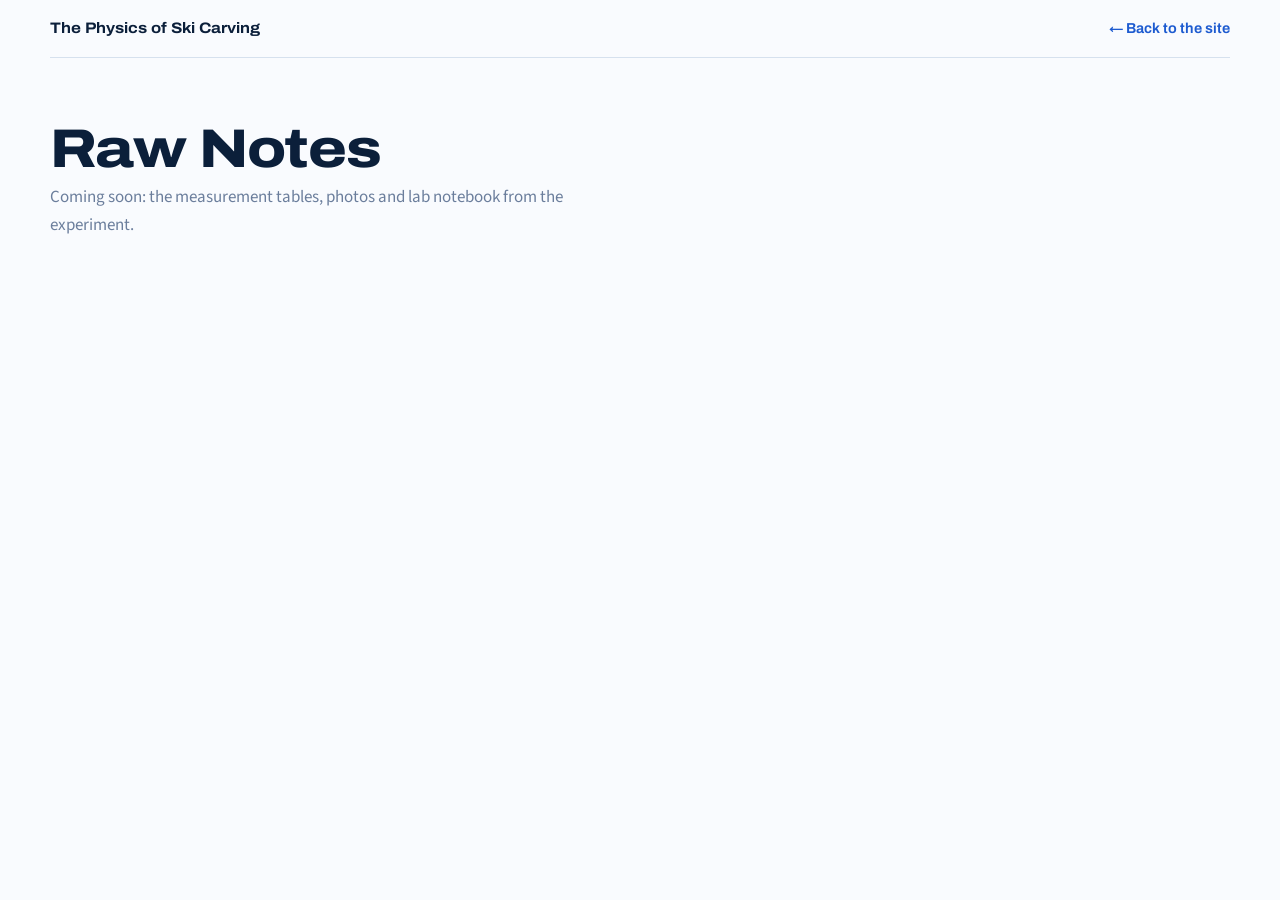
==== raw-notes.html @ 8e8919b9 "Add files via upload" ====
<!doctype html>
<html lang="en">
<head>
<meta charset="utf-8">
<meta name="viewport" content="width=device-width, initial-scale=1, viewport-fit=cover">
<title>Raw Notes · The Physics of Ski Carving</title>
<link rel="preconnect" href="https://fonts.googleapis.com">
<link rel="preconnect" href="https://fonts.gstatic.com" crossorigin>
<link rel="stylesheet" href="https://fonts.googleapis.com/css2?family=Archivo:wdth,wght@62..125,400..800&family=Source+Sans+3:wght@400;600&display=swap">
<style>
:root{
  --bg:#F9FBFE; --surface:#FFFFFF; --ink:#0B1F3A; --ink-2:#3B4E6C; --muted:#6B7E9C; --line:#D6E1EE; --accent:#1D5BD0; --accent-soft:#DCE7FA;
  --f-display:"Archivo","Helvetica Neue",Arial,sans-serif;
  --f-body:"Source Sans 3","Segoe UI",Roboto,"Helvetica Neue",Arial,sans-serif;
  color-scheme:light;
}
@media (prefers-color-scheme: dark){
  :root:not([data-theme="light"]){ --bg:#07122A; --surface:#0C1B36; --ink:#EAF1FB; --ink-2:#B3C4DC; --muted:#8398B6; --line:#22395C; --accent:#6EA4FF; --accent-soft:#17315C; color-scheme:dark; }
}
:root[data-theme="dark"]{ --bg:#07122A; --surface:#0C1B36; --ink:#EAF1FB; --ink-2:#B3C4DC; --muted:#8398B6; --line:#22395C; --accent:#6EA4FF; --accent-soft:#17315C; color-scheme:dark; }
*{box-sizing:border-box}
html,body{margin:0}
body{min-height:100vh;background:var(--bg);color:var(--ink);font-family:var(--f-body);font-size:1.0625rem;line-height:1.6;padding-inline:clamp(16px,4vw,44px);padding-block:env(safe-area-inset-top,0px) env(safe-area-inset-bottom,0px)}
.bar{max-width:1180px;margin:0 auto;height:58px;display:flex;align-items:center;justify-content:space-between;gap:16px;border-bottom:1px solid var(--line)}
.bar a{font-family:var(--f-display);font-weight:650;font-size:.9rem;color:var(--accent);text-decoration:none}
.bar .name{font-family:var(--f-display);font-weight:700;font-stretch:110%;font-size:.95rem;color:var(--ink)}
main{max-width:1180px;margin:0 auto;padding-block:64px}
h1{margin:0 0 8px;font-family:var(--f-display);font-weight:800;font-stretch:115%;font-size:clamp(2rem,5vw,3.4rem);line-height:1;letter-spacing:-.02em}
p{margin:0;color:var(--muted);max-width:34rem}
a:focus-visible{outline:2px solid var(--accent);outline-offset:3px;border-radius:6px}
</style>
</head>
<body>
<div class="bar">
  <span class="name">The Physics of Ski Carving</span>
  <a href="index.html" onclick="if(history.length>1){history.back();return false;}">← Back to the site</a>
</div>
<main>
  <h1>Raw Notes</h1>
  <p>Coming soon: the measurement tables, photos and lab notebook from the experiment.</p>
</main>
</body>
</html>
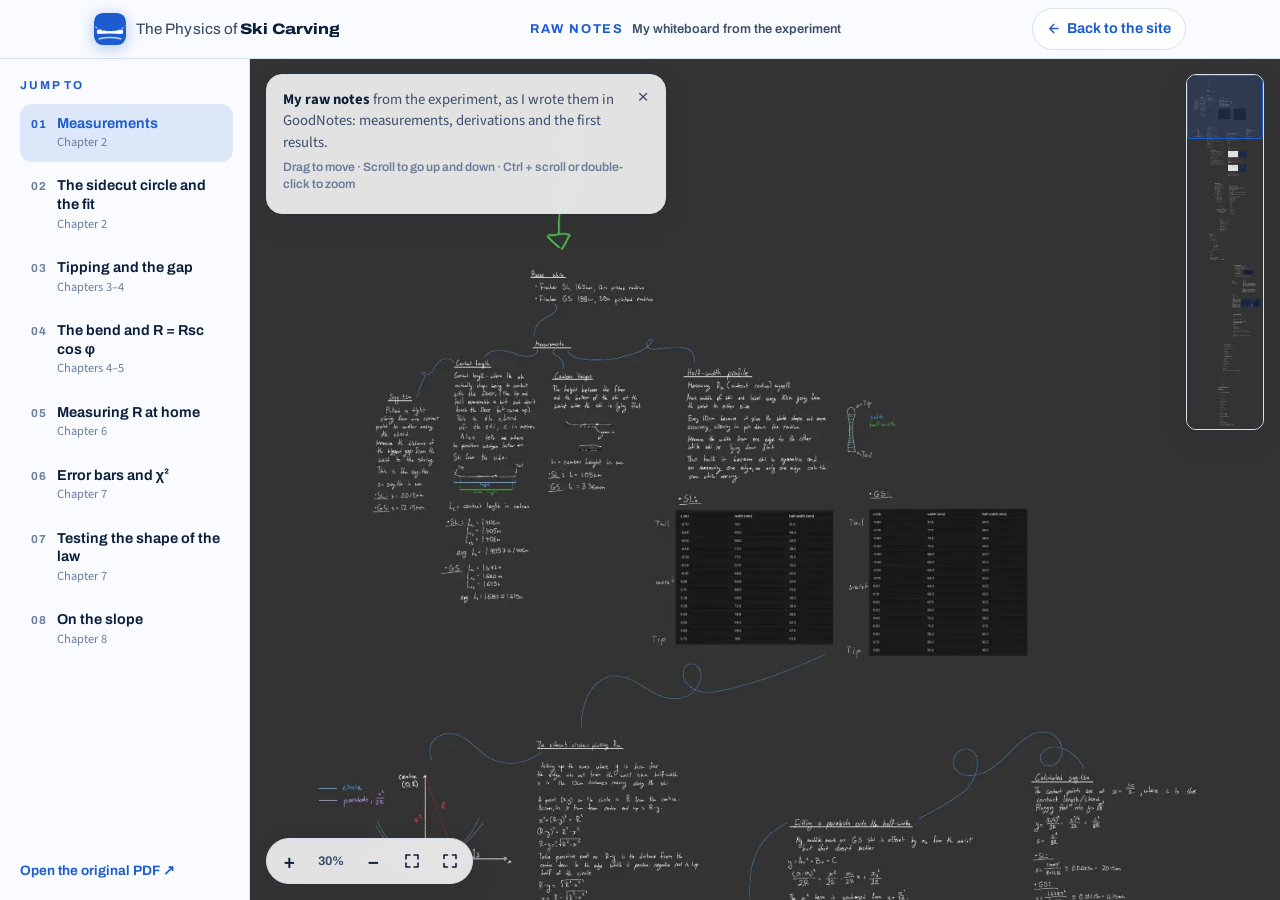
==== commit 755ccc30: "Raw Notes viewer, chapter 4 diagram and camber, plainer chapters 5-8 - Raw Notes: Vlad's whiteboard " ====
--- a/raw-notes.html
+++ b/raw-notes.html
@@ -4,40 +4,66 @@
 <meta charset="utf-8">
 <meta name="viewport" content="width=device-width, initial-scale=1, viewport-fit=cover">
 <title>Raw Notes · The Physics of Ski Carving</title>
+<meta name="description" content="Vladislav Zalevskiy's handwritten working notes from the ski carving experiment: a zoomable whiteboard.">
+<meta name="author" content="Vladislav Zalevskiy">
 <link rel="preconnect" href="https://fonts.googleapis.com">
 <link rel="preconnect" href="https://fonts.gstatic.com" crossorigin>
-<link rel="stylesheet" href="https://fonts.googleapis.com/css2?family=Archivo:wdth,wght@62..125,400..800&family=Source+Sans+3:wght@400;600&display=swap">
-<style>
-:root{
-  --bg:#F9FBFE; --surface:#FFFFFF; --ink:#0B1F3A; --ink-2:#3B4E6C; --muted:#6B7E9C; --line:#D6E1EE; --accent:#1D5BD0; --accent-soft:#DCE7FA;
-  --f-display:"Archivo","Helvetica Neue",Arial,sans-serif;
-  --f-body:"Source Sans 3","Segoe UI",Roboto,"Helvetica Neue",Arial,sans-serif;
-  color-scheme:light;
-}
-@media (prefers-color-scheme: dark){
-  :root:not([data-theme="light"]){ --bg:#07122A; --surface:#0C1B36; --ink:#EAF1FB; --ink-2:#B3C4DC; --muted:#8398B6; --line:#22395C; --accent:#6EA4FF; --accent-soft:#17315C; color-scheme:dark; }
-}
-:root[data-theme="dark"]{ --bg:#07122A; --surface:#0C1B36; --ink:#EAF1FB; --ink-2:#B3C4DC; --muted:#8398B6; --line:#22395C; --accent:#6EA4FF; --accent-soft:#17315C; color-scheme:dark; }
-*{box-sizing:border-box}
-html,body{margin:0}
-body{min-height:100vh;background:var(--bg);color:var(--ink);font-family:var(--f-body);font-size:1.0625rem;line-height:1.6;padding-inline:clamp(16px,4vw,44px);padding-block:env(safe-area-inset-top,0px) env(safe-area-inset-bottom,0px)}
-.bar{max-width:1180px;margin:0 auto;height:58px;display:flex;align-items:center;justify-content:space-between;gap:16px;border-bottom:1px solid var(--line)}
-.bar a{font-family:var(--f-display);font-weight:650;font-size:.9rem;color:var(--accent);text-decoration:none}
-.bar .name{font-family:var(--f-display);font-weight:700;font-stretch:110%;font-size:.95rem;color:var(--ink)}
-main{max-width:1180px;margin:0 auto;padding-block:64px}
-h1{margin:0 0 8px;font-family:var(--f-display);font-weight:800;font-stretch:115%;font-size:clamp(2rem,5vw,3.4rem);line-height:1;letter-spacing:-.02em}
-p{margin:0;color:var(--muted);max-width:34rem}
-a:focus-visible{outline:2px solid var(--accent);outline-offset:3px;border-radius:6px}
-</style>
+<link rel="stylesheet" href="https://fonts.googleapis.com/css2?family=Archivo:wdth,wght@62..125,400..800&family=Source+Sans+3:ital,wght@0,400;0,600;0,700;1,400&family=STIX+Two+Text:ital,wght@0,400;0,600;1,400;1,600&display=swap">
+<link rel="stylesheet" href="styles.css">
 </head>
-<body>
-<div class="bar">
-  <span class="name">The Physics of Ski Carving</span>
-  <a href="index.html" onclick="if(history.length>1){history.back();return false;}">← Back to the site</a>
-</div>
-<main>
-  <h1>Raw Notes</h1>
-  <p>Coming soon: the measurement tables, photos and lab notebook from the experiment.</p>
+<body class="notes-page">
+<header class="nav scrolled" id="nav">
+  <div class="nav-in">
+    <a class="brand" href="index.html" aria-label="The Physics of Ski Carving, back to the main page">
+      <svg class="mark" viewBox="0 0 36 36" aria-hidden="true" focusable="false">
+        <defs><clipPath id="markClip"><rect width="36" height="36" rx="10"/></clipPath></defs>
+        <rect class="mark-bg" width="36" height="36" rx="10"/>
+        <g clip-path="url(#markClip)">
+          <circle class="mark-circle" cx="18" cy="-6" r="27"/>
+          <g class="mark-ski"><path class="mark-skishape" d="M4 18.5 Q18 22.5 32 18.5 Q33.5 21 32 23.5 Q18 22.5 4 23.5 Q2.5 21 4 18.5 Z"/></g>
+          <path class="mark-trk" d="M6 29 Q18 26 30 29"/>
+        </g>
+      </svg>
+      <span class="name"><span class="pre">The Physics of </span><span class="main">Ski Carving</span></span>
+    </a>
+    <span class="now show"><span class="now-in"><b>RAW NOTES</b>My whiteboard from the experiment</span></span>
+    <a class="rawlink" href="index.html"><svg viewBox="0 0 16 16" aria-hidden="true" focusable="false"><path d="M9.5 3.5 5 8l4.5 4.5 M5.5 8H14"/></svg><span>Back to the site</span></a>
+  </div>
+</header>
+
+<main class="nv-app">
+  <nav class="nv-toc" aria-label="Parts of the whiteboard">
+    <p class="nv-toc-h">Jump to</p>
+    <ol id="nv-toc"></ol>
+    <a class="nv-pdf" href="notes/raw-notes.pdf" target="_blank" rel="noopener">Open the original PDF <span aria-hidden="true">↗</span></a>
+  </nav>
+
+  <div class="nv-stage">
+    <div class="nv" id="nv" tabindex="0" role="region" aria-roledescription="zoomable whiteboard" aria-label="My handwritten notes. Drag or use the arrow keys to move, pinch or use plus and minus to zoom.">
+      <div class="nv-world" id="nv-world"></div>
+    </div>
+
+    <div class="nv-intro" id="nv-intro">
+      <p><strong>My raw notes</strong> from the experiment, as I wrote them in GoodNotes: measurements, derivations and the first results.</p>
+      <p class="nv-hint"><span class="nv-hint-mouse">Drag to move · Scroll to go up and down · Ctrl&nbsp;+&nbsp;scroll or double-click to zoom</span><span class="nv-hint-touch">Drag to move · Pinch or double-tap to zoom</span></p>
+      <button type="button" class="nv-x" id="nv-intro-x" aria-label="Hide this note">×</button>
+    </div>
+
+    <div class="nv-tools" role="toolbar" aria-label="Zoom">
+      <button type="button" id="nv-in" aria-label="Zoom in">+</button>
+      <output id="nv-zoom" aria-live="off">100%</output>
+      <button type="button" id="nv-out" aria-label="Zoom out">−</button>
+      <button type="button" id="nv-fit" aria-label="Show the whole width" title="Whole width"><svg viewBox="0 0 16 16" aria-hidden="true"><path d="M2 6V2h4 M10 2h4v4 M14 10v4h-4 M6 14H2v-4"/></svg></button>
+      <button type="button" id="nv-full" aria-label="Full screen" title="Full screen" hidden><svg viewBox="0 0 16 16" aria-hidden="true"><path d="M5.5 2H2v3.5 M10.5 2H14v3.5 M14 10.5V14h-3.5 M2 10.5V14h3.5"/></svg></button>
+    </div>
+
+    <div class="nv-mini" id="nv-mini" aria-hidden="true">
+      <img src="notes/overview.webp" alt="" draggable="false">
+      <div class="nv-mini-view" id="nv-mini-view"></div>
+    </div>
+  </div>
 </main>
+
+<script src="notes.js"></script>
 </body>
 </html>
--- a/styles.css
+++ b/styles.css
@@ -0,0 +1,431 @@
+/* The Physics of Ski Carving - styles. Design tokens first; every colour has a dark-mode value. */
+:root{
+  /* Layout: full-screen chapters; the text column and the figure panel swap sides each chapter;
+     figures sit on ice-blue "snow" panels; a dot rail on the right tracks where you are. */
+  --bg:#F9FBFE;
+  --surface:#FFFFFF;
+  --snow:#EDF3FB;
+  --ink:#0B1F3A;
+  --ink-2:#3B4E6C;
+  --muted:#6B7E9C;
+  --line:#D6E1EE;
+  --accent:#1D5BD0;
+  --accent-ink:#FFFFFF;
+  --accent-soft:#DCE7FA;
+  --ski:#143C88;
+  --sl:#2a78d6;
+  --gs:#eb6834;
+  --warn:#d03b3b;
+  --track:#A7C2E8;
+  /* "where" list tags */
+  --tag-meas:#16663A; --tag-meas-bg:#DFF3E7;
+  --tag-fit:#5A3AA6; --tag-fit-bg:#ECE5FB;
+  --tag-calc:#1A4FB5; --tag-calc-bg:#DCE7FA;
+  --shadow:0 1px 2px rgba(11,31,58,.05),0 10px 30px rgba(11,31,58,.07);
+  --f-display:"Archivo","Helvetica Neue",Arial,sans-serif;
+  --f-body:"Source Sans 3","Segoe UI",Roboto,"Helvetica Neue",Arial,sans-serif;
+  --f-math:"STIX Two Text","Cambria Math","Times New Roman",Times,serif;
+  --nav-h:58px;
+  --maxw:1180px;
+  --gutter:clamp(16px,4vw,44px);
+  --ease:cubic-bezier(.16,1,.3,1);
+}
+@media (prefers-color-scheme: dark){
+  :root:not([data-theme="light"]){
+    --bg:#0B1832; --surface:#10213F; --snow:#14294B; --ink:#EAF1FB; --ink-2:#B3C4DC; --muted:#8398B6;
+    --line:#284062; --accent:#6EA4FF; --accent-ink:#06122A; --accent-soft:#1A3663; --ski:#3A66B8;
+    --sl:#3987e5; --gs:#d95926; --warn:#e66767; --track:#2C568F;
+    --tag-meas:#8BDDAD; --tag-meas-bg:#15392B;
+    --tag-fit:#C7B6FF; --tag-fit-bg:#2C2553;
+    --tag-calc:#A3C5FF; --tag-calc-bg:#1A3663;
+    --shadow:0 1px 2px rgba(0,0,0,.35),0 10px 30px rgba(0,0,0,.28);
+    color-scheme:dark;
+  }
+}
+:root[data-theme="dark"]{
+  --bg:#0B1832; --surface:#10213F; --snow:#14294B; --ink:#EAF1FB; --ink-2:#B3C4DC; --muted:#8398B6;
+  --line:#284062; --accent:#6EA4FF; --accent-ink:#06122A; --accent-soft:#1A3663; --ski:#3A66B8;
+  --sl:#3987e5; --gs:#d95926; --warn:#e66767; --track:#2C568F;
+  --tag-meas:#8BDDAD; --tag-meas-bg:#15392B;
+  --tag-fit:#C7B6FF; --tag-fit-bg:#2C2553;
+  --tag-calc:#A3C5FF; --tag-calc-bg:#1A3663;
+  --shadow:0 1px 2px rgba(0,0,0,.35),0 10px 30px rgba(0,0,0,.28);
+  color-scheme:dark;
+}
+
+*{box-sizing:border-box}
+html{scroll-behavior:smooth;scroll-padding-top:var(--nav-h)}
+@media (prefers-reduced-motion: reduce){html{scroll-behavior:auto}}
+body{background:var(--bg);color:var(--ink);font-family:var(--f-body);font-size:1.0625rem;line-height:1.62;-webkit-font-smoothing:antialiased;text-rendering:optimizeLegibility}
+a{color:var(--accent)}
+a:focus-visible,button:focus-visible,input:focus-visible{outline:2px solid var(--accent);outline-offset:3px;border-radius:6px}
+h1,h2,h3{text-wrap:balance}
+sub,sup{line-height:0}
+
+/* ---------- Top bar ---------- */
+.nav{position:fixed;top:0;left:0;right:0;z-index:50;padding-top:env(safe-area-inset-top,0px);
+  background:var(--bg);background:color-mix(in srgb,var(--bg) 84%,transparent);
+  -webkit-backdrop-filter:saturate(1.4) blur(12px);backdrop-filter:saturate(1.4) blur(12px);
+  border-bottom:1px solid transparent;transition:border-color .3s}
+.nav.scrolled{border-bottom-color:var(--line)}
+.nav-in{height:var(--nav-h);max-width:var(--maxw);margin:0 auto;padding-inline:var(--gutter);display:flex;align-items:center;justify-content:space-between;gap:16px}
+.brand{display:flex;align-items:center;gap:10px;min-width:0;text-decoration:none;color:var(--ink);font-family:var(--f-display);font-weight:700;font-stretch:110%;font-size:.95rem;letter-spacing:.005em}
+.brand .name{white-space:nowrap;overflow:hidden;text-overflow:ellipsis}
+.brand .pre{font-weight:450;font-stretch:100%;color:var(--ink-2)}
+.brand .main{font-weight:800;font-stretch:118%;letter-spacing:-.01em}
+/* The mark: a ski seen from above, cut from a big (dashed) circle, over its carved track.
+   On hover the ski "tips": seen from above it gets narrower by cos φ, and the circle turns. */
+.mark{flex:none;display:block;width:32px;height:32px;filter:drop-shadow(0 3px 8px color-mix(in srgb,var(--accent) 35%,transparent));transition:transform .55s cubic-bezier(.34,1.56,.64,1)}
+.mark-bg{fill:var(--accent)}
+.mark-circle{fill:none;stroke:var(--accent-ink);stroke-width:1.3;stroke-dasharray:2.6 2.6;opacity:.6;transform-box:view-box;transform-origin:18px -6px;transition:transform 1.4s var(--ease)}
+.mark-skishape{fill:var(--accent-ink)}
+.mark-ski{transform-box:view-box;transform-origin:18px 21px;transition:transform .6s cubic-bezier(.34,1.56,.64,1)}
+.mark-trk{fill:none;stroke:var(--accent-ink);stroke-width:1.8;stroke-linecap:round;opacity:.75}
+.brand:hover .mark,.brand:focus-visible .mark{transform:translateY(-1px) rotate(-8deg)}
+.brand:hover .mark-ski,.brand:focus-visible .mark-ski{transform:scaleY(.55)}
+.brand:hover .mark-circle,.brand:focus-visible .mark-circle{transform:rotate(36deg)}
+.brand .main{background:linear-gradient(var(--accent),var(--accent)) left bottom/0 2px no-repeat;padding-bottom:2px;transition:background-size .45s var(--ease)}
+.brand:hover .main,.brand:focus-visible .main{background-size:100% 2px}
+@media (max-width:400px){.brand .pre{display:none}}
+@media (prefers-reduced-motion: reduce){.mark,.mark-ski,.mark-circle,.brand .main{transition:none}}
+
+/* The chapter you are reading, shown in the middle of the top bar on wide screens. */
+.now{flex:1;min-width:0;display:flex;justify-content:center;align-items:center;overflow:hidden;height:34px;font:600 .8rem/1 var(--f-display);color:var(--ink-2);white-space:nowrap;opacity:0;transition:opacity .35s}
+.now.show{opacity:1}
+.now-in{display:inline-flex;align-items:center;gap:9px;max-width:100%;overflow:hidden;text-overflow:ellipsis}
+.now-in b{font-weight:700;color:var(--accent);letter-spacing:.12em}
+@media (max-width:900px){.now{display:none}}
+
+/* Raw Notes: fills with the accent colour from the left, lifts and shows an arrow on hover. */
+.rawlink{position:relative;isolation:isolate;overflow:hidden;flex:none;display:inline-flex;align-items:center;gap:7px;font-family:var(--f-display);font-weight:650;font-size:.9rem;color:var(--accent);text-decoration:none;padding:8px 14px 8px 12px;border:1px solid var(--line);border-radius:999px;background:var(--surface);transition:color .3s,border-color .3s,transform .4s cubic-bezier(.34,1.56,.64,1),box-shadow .4s var(--ease)}
+.rawlink::before{content:"";position:absolute;inset:0;z-index:-1;background:var(--accent);transform:scaleX(0);transform-origin:left center;transition:transform .45s var(--ease)}
+.rawlink svg{width:15px;height:15px;flex:none;fill:none;stroke:currentColor;stroke-width:1.4;stroke-linecap:round;stroke-linejoin:round;transition:transform .45s cubic-bezier(.34,1.56,.64,1)}
+.rawlink .arr{display:inline-block;max-width:0;opacity:0;transform:translateX(-6px);transition:max-width .35s var(--ease),opacity .25s,transform .35s var(--ease)}
+.rawlink:hover,.rawlink:focus-visible{color:var(--accent-ink);border-color:var(--accent);transform:translateY(-2px);box-shadow:0 8px 22px color-mix(in srgb,var(--accent) 38%,transparent)}
+.rawlink:hover::before,.rawlink:focus-visible::before{transform:scaleX(1)}
+.rawlink:hover svg,.rawlink:focus-visible svg{transform:rotate(-10deg) scale(1.08)}
+.rawlink:hover .arr,.rawlink:focus-visible .arr{max-width:1.2em;opacity:1;transform:none}
+.rawlink:active{transform:translateY(0) scale(.97)}
+@media (prefers-reduced-motion: reduce){.rawlink,.rawlink::before,.rawlink svg,.rawlink .arr{transition:color .2s,opacity .2s}}
+.progress{position:absolute;left:0;bottom:-1px;height:2px;width:100%;background:var(--accent);transform-origin:0 50%;transform:scaleX(0)}
+
+/* ---------- Side rail ---------- */
+/* Each link is a 21px hit area with the dot drawn by ::before, so the dot can pop out
+   (with a little overshoot) without scaling its label; its neighbours swell slightly too. */
+.rail{position:fixed;right:14px;top:50%;transform:translateY(-50%);z-index:40;display:flex;flex-direction:column}
+.rail a{display:grid;place-items:center;width:21px;height:21px;position:relative;text-decoration:none}
+.rail a::before{content:"";width:9px;height:9px;border-radius:50%;background:var(--line);transition:transform .45s cubic-bezier(.34,1.56,.64,1),background-color .25s,box-shadow .35s var(--ease)}
+.rail a.on::before{background:var(--accent);transform:scale(1.4)}
+.rail a:not(.on):has(+ a:hover)::before,.rail a:hover + a:not(.on)::before{transform:scale(1.3);background:var(--muted)}
+.rail a:hover::before,.rail a:focus-visible::before{background:var(--accent);transform:scale(1.9);box-shadow:0 0 0 3px var(--accent-soft)}
+.rail a:focus-visible{outline:none}
+.rail a span{position:absolute;right:28px;top:50%;transform:translate(8px,-50%) scale(.96);transform-origin:right center;white-space:nowrap;font:600 .74rem/1 var(--f-display);color:var(--ink-2);background:var(--surface);border:1px solid var(--line);padding:6px 9px;border-radius:8px;box-shadow:var(--shadow);opacity:0;pointer-events:none;transition:opacity .2s,transform .35s var(--ease)}
+.rail a:hover span,.rail a:focus-visible span{opacity:1;transform:translate(0,-50%)}
+@media (prefers-reduced-motion: reduce){.rail a::before,.rail a span{transition:opacity .2s,background-color .2s}}
+@media (max-width:1180px){.rail{display:none}}
+
+/* ---------- Hero ---------- */
+.hero{position:relative;min-height:100svh;display:grid;align-items:center;padding-inline:var(--gutter);padding-block:calc(var(--nav-h) + 40px) 96px;overflow:hidden;
+  background:linear-gradient(180deg,var(--bg) 0%,var(--bg) 35%,var(--snow) 100%)}
+.hero-tracks{position:absolute;inset:0;width:100%;height:100%;z-index:0;pointer-events:none}
+.hero-tracks polyline{fill:none;stroke:var(--track);stroke-width:1.6;stroke-linecap:round;stroke-linejoin:round}
+.hero-in{position:relative;z-index:1;max-width:var(--maxw);margin:0 auto;width:100%;display:grid;gap:22px;justify-items:start}
+.hero h1{margin:0;font-family:var(--f-display);font-weight:800;font-stretch:118%;font-size:clamp(2.6rem,7.4vw,6rem);line-height:.94;letter-spacing:-.025em;color:var(--ink);max-width:14ch}
+.hero .sub{margin:0;font-size:clamp(1.12rem,1.9vw,1.45rem);line-height:1.42;color:var(--ink-2);max-width:34rem}
+.hero .credit{margin:0;font-family:var(--f-display);font-size:.86rem;letter-spacing:.01em;color:var(--muted);max-width:34rem}
+.tldr{margin-top:10px;max-width:38rem;background:var(--surface);border:1px solid var(--line);border-radius:18px;padding:20px 22px 22px;box-shadow:var(--shadow)}
+.tldr h2{margin:0 0 8px;font:700 .74rem/1 var(--f-display);letter-spacing:.14em;text-transform:uppercase;color:var(--accent)}
+.tldr p{margin:0 0 16px;color:var(--ink);font-size:1.02rem}
+.jump{display:inline-flex;align-items:center;gap:8px;font-family:var(--f-display);font-weight:650;font-size:.95rem;color:var(--accent-ink);background:var(--accent);padding:11px 18px;border-radius:999px;text-decoration:none;transition:transform .2s var(--ease)}
+.jump:hover{transform:translateX(3px)}
+.scrollcue{position:absolute;left:50%;bottom:22px;transform:translateX(-50%);z-index:1;display:grid;justify-items:center;gap:8px;text-decoration:none;color:var(--muted);font:600 .7rem/1 var(--f-display);letter-spacing:.16em;text-transform:uppercase}
+.scrollcue i{display:block;width:1px;height:34px;background:linear-gradient(var(--muted),transparent);animation:cue 2.2s var(--ease) infinite}
+@keyframes cue{0%{transform:scaleY(0);transform-origin:top}45%{transform:scaleY(1);transform-origin:top}55%{transform:scaleY(1);transform-origin:bottom}100%{transform:scaleY(0);transform-origin:bottom}}
+@media (prefers-reduced-motion: reduce){.scrollcue i{animation:none}}
+
+/* ---------- Chapters ---------- */
+main{padding-inline:var(--gutter)}
+.chapter{min-height:100svh;display:grid;align-items:center;padding-block:calc(var(--nav-h) + 36px) 64px;border-top:1px solid var(--line)}
+.ch-in{max-width:var(--maxw);margin:0 auto;width:100%;display:grid;grid-template-columns:minmax(0,.9fr) minmax(0,1.1fr);column-gap:clamp(28px,5vw,68px);row-gap:0;align-items:start}
+.chapter.flip .ch-text{order:2}
+.chapter.flip .ch-fig{order:1}
+.ch-text{min-width:0;align-self:center}
+.ch-num{margin:0;display:flex;align-items:center;gap:12px;font:700 .78rem/1 var(--f-display);letter-spacing:.16em;color:var(--accent)}
+.ch-num::after{content:"";width:44px;height:1px;background:currentColor;opacity:.5}
+.ch-text h2{margin:.6rem 0 1rem;font-family:var(--f-display);font-weight:760;font-stretch:108%;font-size:clamp(1.75rem,3.3vw,2.7rem);line-height:1.06;letter-spacing:-.012em;color:var(--ink)}
+.ch-text > p{margin:0 0 1rem;max-width:34rem;color:var(--ink-2)}
+.ch-text strong{color:var(--ink);font-weight:700}
+.ch-fig{min-width:0;margin:0;align-self:start}
+@media (min-width:941px){.chapter.flip .ch-in{grid-template-columns:minmax(0,1.1fr) minmax(0,.9fr)}.ch-fig{position:sticky;top:calc(var(--nav-h) + env(safe-area-inset-top,0px) + 16px)}}
+/* app.js moves each "Go deeper" panel out of the text column into its own full-width row,
+   so long explanations use the whole width (and any diagram sits beside them) instead of
+   running down one narrow column. On phones it stays straight under the text. */
+.ch-in > .deeper{grid-column:1/-1;order:3}
+@media (min-width:941px){
+  .ch-in > .deeper .deeper-body{max-width:none;padding-top:30px;display:grid;grid-template-columns:minmax(0,44rem) minmax(0,1fr);column-gap:clamp(28px,4vw,56px);align-items:start}
+  .ch-in > .deeper .deeper-body > *{grid-column:1}
+  .ch-in > .deeper .deeper-body:not(:has(.deeper-fig)){grid-template-columns:minmax(0,50rem)}
+  .ch-in > .deeper .deeper-body > .deeper-fig{grid-column:2;grid-row:1 / span 80;margin:0;position:sticky;top:calc(var(--nav-h) + 16px)}
+  .ch-in:has(> .deeper.open) > .ch-fig{position:relative;top:auto}
+  .ch-in > .deeper .deeper-in{border-top:1px solid transparent;transition:border-color .4s}
+  .ch-in > .deeper.open .deeper-in{border-top-color:var(--line);margin-top:24px}
+}
+@media (max-width:940px){
+  .ch-in > .deeper{order:1}
+  .ch-fig{order:2;margin-top:28px}
+  .ch-in{grid-template-columns:minmax(0,1fr)}
+  .chapter.flip .ch-text{order:0}
+  .chapter.flip .ch-fig{order:2}
+  .chapter{min-height:0;padding-block:calc(var(--nav-h) + 24px) 56px}
+}
+
+/* "Go deeper" drop-down */
+.more-btn{display:inline-flex;align-items:center;gap:10px;margin-top:.2rem;font-family:var(--f-display);font-weight:650;font-size:.9rem;color:var(--accent);background:var(--surface);border:1px solid var(--line);border-radius:999px;padding:9px 15px;cursor:pointer;transition:border-color .2s}
+.more-btn:hover{border-color:var(--accent)}
+.more-btn .chev{width:8px;height:8px;border-right:2px solid currentColor;border-bottom:2px solid currentColor;transform:translateY(-2px) rotate(45deg);transition:transform .35s var(--ease)}
+.more-btn[aria-expanded="true"] .chev{transform:translateY(2px) rotate(-135deg)}
+/* Opening eases in and out (app.js scales the duration to the content's height and keeps
+   the button still on screen); the text fades in slightly after the panel starts to open. */
+.deeper{display:grid;grid-template-rows:0fr;transition:grid-template-rows .6s cubic-bezier(.45,0,.2,1)}
+.deeper.open{grid-template-rows:1fr}
+.deeper-in{overflow:hidden;min-height:0}
+.deeper-body{padding:18px 0 6px;max-width:36rem;color:var(--ink-2);font-size:1rem;opacity:0;transform:translateY(-8px);transition:opacity .25s ease,transform .45s var(--ease)}
+.deeper.open .deeper-body{opacity:1;transform:none;transition:opacity .45s ease .1s,transform .6s var(--ease) .05s}
+.deeper-body p{margin:0 0 .85rem}
+.deeper-body ol{margin:0 0 .85rem;padding-left:1.3rem}
+.deeper-body li{margin:0 0 .4rem}
+@media (prefers-reduced-motion: reduce){.deeper,.deeper-body,.deeper.open .deeper-body{transition:none;transform:none}}
+
+/* A diagram inside a "Go deeper" panel (only seen once the panel is open). */
+.deeper-fig{margin:.4rem 0 1.2rem;padding:clamp(10px,1.6vw,16px)}
+.deeper-fig figcaption{margin-top:8px}
+
+/* Numbered steps for derivations: a numbered dot per step, joined by a thin line. */
+.deeper-body .steps{list-style:none;counter-reset:step;margin:0 0 1rem;padding:0}
+.deeper-body .steps>li{counter-increment:step;position:relative;margin:0;padding:0 0 .8rem 2.25rem}
+.deeper-body .steps>li::before{content:counter(step);position:absolute;left:0;top:.12em;width:1.5rem;height:1.5rem;border-radius:50%;display:grid;place-items:center;font:700 .72rem/1 var(--f-display);color:var(--accent);background:var(--accent-soft)}
+.deeper-body .steps>li::after{content:"";position:absolute;left:calc(.75rem - 1px);top:1.85rem;bottom:.25rem;width:2px;border-radius:2px;background:var(--line)}
+.deeper-body .steps>li:last-child{padding-bottom:.2rem}
+.deeper-body .steps>li:last-child::after{display:none}
+
+/* "where" list: one row per symbol under a display equation. */
+.where{display:grid;grid-template-columns:auto minmax(0,1fr);column-gap:12px;row-gap:7px;margin:-.4rem 0 1.15rem;padding:9px 0 4px 14px;border-left:2px solid var(--line);font-size:.875rem;line-height:1.45;color:var(--ink-2)}
+.where::before{content:"where";grid-column:1/-1;font:italic .95rem/1.2 var(--f-math);color:var(--ink-2)}
+.where>div{display:contents}
+.where dt{margin:0;font-family:var(--f-math);font-size:1.02rem;line-height:1.3;color:var(--ink);white-space:nowrap}
+.where dt .m{font-size:1em}
+.where dd{margin:0;min-width:0}
+.where .how{display:block;margin-top:1px;font-size:.95em;color:var(--ink-2);opacity:.9}
+.where .from dt{align-self:baseline;font:600 .64rem/1.3 var(--f-display);letter-spacing:.08em;text-transform:uppercase;color:var(--ink-2)}
+.where .from dd{font-style:italic}
+.where .from dd .m{font-style:normal}
+.ch-text > .where{max-width:34rem}
+.tag{display:inline-block;vertical-align:1px;margin-left:5px;padding:3px 7px;border-radius:999px;font:650 .64rem/1 var(--f-display);letter-spacing:.04em;white-space:nowrap;border:1px solid transparent}
+.tag.meas{color:var(--tag-meas);background:var(--tag-meas-bg)}
+.tag.fit{color:var(--tag-fit);background:var(--tag-fit-bg)}
+.tag.calc{color:var(--tag-calc);background:var(--tag-calc-bg)}
+.tag.const{color:var(--ink-2);border-color:var(--line)}
+.tag.var{color:var(--ink-2);border-color:var(--muted);border-style:dashed}
+
+/* Maths */
+.m{font-family:var(--f-math);font-size:1.06em;white-space:nowrap;color:var(--ink)}
+.m i,.eq i{font-style:italic}
+.eq{display:block;margin:.4rem 0 1rem;padding:11px 16px;border-radius:12px;background:var(--snow);border:1px solid var(--line);font-family:var(--f-math);font-size:1.16rem;line-height:1.5;color:var(--ink);overflow-x:auto;white-space:nowrap}
+.frac{display:inline-flex;flex-direction:column;vertical-align:middle;text-align:center;line-height:1.2;margin:0 .1em}
+.frac>span:first-child{border-bottom:1px solid currentColor;padding:0 .25em .05em}
+.frac>span:last-child{padding:.05em .25em 0}
+.rt{border-top:1px solid currentColor;padding-top:.05em}
+/* optional line break inside a long display equation, used only on narrow screens */
+@media (max-width:560px){.eq-br{display:block;height:.35em}}
+
+/* ---------- Figure panels ---------- */
+.panel{background:var(--snow);border:1px solid var(--line);border-radius:22px;padding:clamp(12px,2vw,20px);position:relative}
+.panel svg{display:block;width:100%;height:auto;overflow:hidden}
+.panel figcaption{margin-top:12px;font-size:.88rem;line-height:1.45;color:var(--muted)}
+.controls{display:grid;gap:10px;margin-top:12px}
+.ctl{display:grid;grid-template-columns:7.2rem minmax(0,1fr) 4.6rem;align-items:center;gap:12px}
+.ctl label{font:600 .8rem/1.2 var(--f-display);color:var(--ink-2)}
+.ctl output{font:700 .92rem/1 var(--f-display);color:var(--ink);font-variant-numeric:tabular-nums;text-align:right}
+.ctl-row{display:flex;flex-wrap:wrap;align-items:center;gap:10px}
+input[type=range]{-webkit-appearance:none;appearance:none;width:100%;height:28px;margin:0;background:transparent;cursor:pointer;--p:50%}
+input[type=range]::-webkit-slider-runnable-track{height:4px;border-radius:4px;background:linear-gradient(to right,var(--accent) var(--p),var(--line) var(--p))}
+input[type=range]::-webkit-slider-thumb{-webkit-appearance:none;appearance:none;width:20px;height:20px;margin-top:-8px;border-radius:50%;background:var(--surface);border:2px solid var(--accent);box-shadow:0 1px 4px rgba(11,31,58,.18)}
+input[type=range]::-moz-range-track{height:4px;border-radius:4px;background:var(--line)}
+input[type=range]::-moz-range-progress{height:4px;border-radius:4px;background:var(--accent)}
+input[type=range]::-moz-range-thumb{width:16px;height:16px;border-radius:50%;background:var(--surface);border:2px solid var(--accent)}
+.seg{display:inline-flex;gap:2px;padding:3px;background:var(--surface);border:1px solid var(--line);border-radius:999px}
+.seg button{font:650 .8rem/1 var(--f-display);color:var(--ink-2);background:transparent;border:0;border-radius:999px;padding:8px 13px;cursor:pointer}
+.seg button[aria-pressed="true"]{background:var(--accent);color:var(--accent-ink)}
+.btn{font:650 .8rem/1 var(--f-display);color:var(--accent);background:var(--surface);border:1px solid var(--line);border-radius:999px;padding:9px 14px;cursor:pointer;transition:border-color .2s}
+.btn:hover{border-color:var(--accent)}
+.readouts{display:flex;flex-wrap:wrap;gap:4px 26px;margin-top:12px;padding-top:12px;border-top:1px solid var(--line)}
+.ro{min-width:0}
+.ro .k{font:600 .7rem/1.3 var(--f-display);letter-spacing:.07em;text-transform:uppercase;color:var(--muted);display:flex;align-items:center;gap:7px}
+.ro .k .m,th .m{text-transform:none;letter-spacing:0;font-size:1.25em}
+.ro .v{font:700 1.18rem/1.25 var(--f-display);color:var(--ink);font-variant-numeric:tabular-nums}
+.ro .v small{font-weight:500;font-size:.78rem;color:var(--muted)}
+.sw{display:inline-block;width:16px;height:0;border-top:3px solid var(--accent);border-radius:2px}
+.sw.thin{border-top:1.5px solid var(--muted)}
+.sw.dash{border-top:2px dashed var(--muted)}
+.note{margin-top:10px;font-size:.9rem;line-height:1.45;color:var(--ink-2);background:var(--surface);border:1px solid var(--line);border-radius:12px;padding:10px 12px}
+.note.ok{border-color:var(--accent)}
+.note.bad{border-color:var(--warn)}
+.legend{display:flex;flex-wrap:wrap;gap:6px 18px;margin:0 0 10px;font:600 .8rem/1.3 var(--f-display);color:var(--ink-2)}
+.legend span{display:inline-flex;align-items:center;gap:7px}
+.dot{width:10px;height:10px;border-radius:50%;background:var(--sl);display:inline-block}
+.sq{width:10px;height:10px;border-radius:2px;background:var(--gs);display:inline-block}
+.ring{width:10px;height:10px;border-radius:50%;border:2px solid var(--ink-2);display:inline-block}
+.tip{position:absolute;z-index:5;pointer-events:none;max-width:15rem;padding:8px 10px;border-radius:9px;background:var(--ink);color:var(--bg);font:500 .8rem/1.4 var(--f-display);transform:translate(-50%,calc(-100% - 12px));opacity:0;transition:opacity .15s}
+.tip.show{opacity:1}
+.tabs{display:flex;flex-wrap:wrap;gap:6px;margin-bottom:12px}
+.photos{display:grid;grid-template-columns:repeat(2,minmax(0,1fr));gap:10px}
+.shot{margin:0;min-width:0}
+.shot img{display:block;width:100%;height:auto;aspect-ratio:3/4;object-fit:cover;border-radius:12px;border:1px solid var(--line);background:var(--surface);transition:transform .35s var(--ease)}
+.shot a:hover img{transform:scale(1.02)}
+.shot figcaption{margin-top:6px;font-size:.8rem;line-height:1.35;color:var(--ink-2)}
+.ph{aspect-ratio:4/3;max-width:100%;display:grid;place-items:center;text-align:center;padding:14px;border:1.5px dashed var(--muted);border-radius:14px;background:var(--surface);color:var(--muted);font:600 .82rem/1.4 var(--f-display)}
+.tbl-wrap{overflow-x:auto;margin:.4rem 0 1rem}
+table{border-collapse:collapse;width:100%;min-width:27rem;font-size:.9rem;font-variant-numeric:tabular-nums}
+th,td{padding:7px 9px;text-align:right;border-bottom:1px solid var(--line);white-space:nowrap}
+th:first-child,td:first-child{text-align:left}
+th{font:650 .7rem/1.2 var(--f-display);letter-spacing:.06em;text-transform:uppercase;color:var(--muted)}
+
+/* SVG drawing classes */
+.t{font-family:var(--f-display);font-size:13.5px;fill:var(--ink-2)}
+.t-s{font-size:12px}
+.t-b{font-weight:650;fill:var(--ink)}
+.t-m{fill:var(--muted)}
+.t-acc{fill:var(--accent)}
+.t-warn{fill:var(--warn)}
+.t-math{font-family:var(--f-math);font-style:italic;font-size:16px}
+@media (max-width:600px){.t{font-size:16px}.t-s{font-size:14px}.t-math{font-size:18px}}
+.ln{fill:none;stroke:var(--ink-2);stroke-width:1.5}
+.ln-thin{fill:none;stroke:var(--muted);stroke-width:1.2}
+.ln-dash{fill:none;stroke:var(--muted);stroke-width:1.8;stroke-dasharray:6 6}
+.ln-acc{fill:none;stroke:var(--accent);stroke-width:3;stroke-linecap:round;stroke-linejoin:round}
+.ln-acc2{fill:none;stroke:var(--accent);stroke-width:2}
+.ln-ink{fill:none;stroke:var(--ink);stroke-width:2;stroke-linecap:round;stroke-linejoin:round}
+.grid{stroke:var(--line);stroke-width:1}
+.floor{stroke:var(--ink-2);stroke-width:2;stroke-linecap:round}
+.dim{stroke:var(--muted);stroke-width:1.2}
+.f-surface{fill:var(--surface)}
+.f-ski{fill:var(--ski)}
+.f-acc{fill:var(--accent)}
+.f-soft{fill:var(--accent-soft)}
+.f-ink{fill:var(--ink)}
+.f-muted{fill:var(--muted)}
+.f-sl{fill:var(--sl)}
+.f-gs{fill:var(--gs)}
+.ring-surface{stroke:var(--surface);stroke-width:2}
+.s-ski{fill:none;stroke:var(--ski);stroke-linecap:round;stroke-linejoin:round}
+.wedge{fill:var(--accent-soft);stroke:var(--muted);stroke-width:1.2}
+.paper{fill:var(--surface);stroke:var(--line);stroke-width:1.2}
+.skid-band{fill:none;stroke:var(--track);stroke-width:30;stroke-linecap:round;stroke-linejoin:round;opacity:.7}
+.skid-scuff{stroke:var(--muted);stroke-width:1.2;opacity:.55}
+.spray{fill:var(--muted);opacity:.6}
+.carve-line{fill:none;stroke:var(--ink-2);stroke-width:2.2;stroke-linecap:round}
+.skis rect{fill:var(--ski)}
+.arr-ink .a-line{stroke:var(--ink-2);stroke-width:2}
+.arr-ink .a-head{fill:var(--ink-2)}
+.arr-acc .a-line{stroke:var(--accent);stroke-width:2.5}
+.arr-acc .a-head{fill:var(--accent)}
+.arr-muted .a-line{stroke:var(--muted);stroke-width:1.6;stroke-dasharray:5 4}
+.arr-muted .a-head{fill:var(--muted)}
+.arr-dim .a-line{stroke:var(--muted);stroke-width:1.2}
+.arr-dim .a-head{fill:var(--muted)}
+.fade{transition:opacity .3s}
+.t-mi{font-family:var(--f-math);font-style:italic}
+.pencil{stroke:var(--muted);stroke-width:7;stroke-linecap:round}
+.skier{fill:none;stroke:var(--ski);stroke-width:22;stroke-linecap:round}
+.skier-head{fill:var(--ski)}
+.com{fill:var(--surface);stroke:var(--ink);stroke-width:2}
+.warn-ring{fill:none;stroke:var(--warn);stroke-width:2}
+.err{stroke:var(--ink-2);stroke-width:1.3}
+.hit{fill:transparent;cursor:pointer;outline:none}
+.hit:focus-visible{stroke:var(--accent);stroke-width:2}
+.band{fill:var(--accent-soft);stroke:var(--accent);stroke-width:1}
+.snowfill{fill:var(--surface)}
+.shadow-line{stroke:var(--accent);stroke-width:7;stroke-linecap:round;opacity:.35}
+.tri{fill:var(--accent-soft);stroke:none}
+
+
+/* ---------- Text blocks ---------- */
+.issues{list-style:none;margin:0 0 1rem;padding:0;display:grid;gap:14px;max-width:34rem}
+.issues h3{margin:0 0 2px;font:700 1rem/1.3 var(--f-display);color:var(--ink)}
+.issues p{margin:0;color:var(--ink-2)}
+.refs{margin:0;padding-left:1.1rem;font-size:.92rem;color:var(--ink-2)}
+.refs li{margin-bottom:.4rem}
+footer{padding-inline:var(--gutter);padding-block:36px 56px;border-top:1px solid var(--line);color:var(--muted);font-size:.86rem}
+footer .f-in{max-width:var(--maxw);margin:0 auto;display:flex;flex-wrap:wrap;gap:8px 24px;justify-content:space-between}
+
+/* Base reset */
+html,body{margin:0}
+img{max-width:100%}
+[hidden]{display:none!important}
+
+/* ---------- Raw Notes page (raw-notes.html + notes.js) ---------- */
+/* The board keeps GoodNotes' dark grey in both themes, because the tiles are images of it. */
+:root{--board:#333333;--board-ink:#F2F4F7}
+@media (prefers-color-scheme: dark){:root:not([data-theme="light"]){--board:#333333;--board-ink:#F2F4F7}}
+:root[data-theme="dark"]{--board:#333333;--board-ink:#F2F4F7}
+.notes-page{height:100%;overflow:hidden}
+.notes-page .nav{background:var(--bg)}
+.nv-app{padding:0;position:fixed;inset:calc(var(--nav-h) + env(safe-area-inset-top,0px)) 0 0 0;display:grid;grid-template-columns:250px minmax(0,1fr)}
+.nv-toc{display:flex;flex-direction:column;gap:10px;min-height:0;overflow-y:auto;padding:22px 16px 20px 20px;border-right:1px solid var(--line);background:var(--bg)}
+.nv-toc-h{margin:0 0 2px;font:700 .72rem/1 var(--f-display);letter-spacing:.16em;text-transform:uppercase;color:var(--accent)}
+.nv-toc ol{list-style:none;margin:0;padding:0;display:grid;gap:4px}
+.nv-toc button{width:100%;display:grid;grid-template-columns:auto 1fr;column-gap:10px;align-items:baseline;text-align:left;padding:9px 10px;border:1px solid transparent;border-radius:12px;background:transparent;color:var(--ink-2);cursor:pointer;font:inherit;transition:background .25s,border-color .25s,color .25s,transform .35s cubic-bezier(.34,1.56,.64,1)}
+.nv-toc button .n{grid-row:1/3;font:700 .72rem/1.4 var(--f-display);letter-spacing:.08em;color:var(--muted)}
+.nv-toc button .t{font:650 .9rem/1.3 var(--f-display);color:var(--ink)}
+.nv-toc button .c{font-size:.78rem;color:var(--muted)}
+.nv-toc button:hover{background:var(--surface);border-color:var(--line);transform:translateX(3px)}
+.nv-toc button.on{background:var(--accent-soft);border-color:transparent}
+.nv-toc button.on .n,.nv-toc button.on .t{color:var(--accent)}
+.nv-pdf{margin-top:auto;padding-top:14px;font:650 .85rem/1.3 var(--f-display);color:var(--accent);text-decoration:none}
+.nv-pdf:hover{text-decoration:underline}
+.nv-stage{position:relative;min-width:0;min-height:0;overflow:hidden;background:var(--board)}
+.nv{position:absolute;inset:0;overflow:hidden;cursor:grab;touch-action:none;user-select:none;-webkit-user-select:none;outline:none}
+.nv.grabbing{cursor:grabbing}
+.nv:focus-visible{box-shadow:inset 0 0 0 2px var(--accent)}
+.nv-world{position:absolute;left:0;top:0;transform-origin:0 0;will-change:transform}
+.nv-world img{position:absolute;display:block;max-width:none;user-select:none;-webkit-user-drag:none;pointer-events:none}
+.nv-back{left:0;top:0}
+.nv-tile{opacity:0;transition:opacity .3s ease}
+.nv-tile.in{opacity:1}
+@media (prefers-reduced-motion: reduce){.nv-tile{transition:none}}
+/* floating glass cards over the board */
+.nv-intro,.nv-tools,.nv-mini{position:absolute;z-index:2;background:color-mix(in srgb,var(--surface) 86%,transparent);-webkit-backdrop-filter:blur(10px) saturate(1.3);backdrop-filter:blur(10px) saturate(1.3);border:1px solid var(--line);box-shadow:var(--shadow)}
+.nv-intro{left:16px;top:16px;max-width:25rem;padding:14px 40px 14px 16px;border-radius:16px;color:var(--ink-2);font-size:.92rem;line-height:1.45;transition:opacity .35s,transform .45s var(--ease)}
+.nv-intro p{margin:0 0 6px}
+.nv-intro strong{color:var(--ink)}
+.nv-intro.gone{opacity:0;transform:translateY(-10px);pointer-events:none}
+.nv-hint{font:600 .76rem/1.4 var(--f-display);color:var(--muted)}
+.nv-hint-touch{display:none}
+@media (hover:none){.nv-hint-mouse{display:none}.nv-hint-touch{display:inline}}
+.nv-x{position:absolute;right:8px;top:8px;width:28px;height:28px;border-radius:50%;border:0;background:transparent;color:var(--ink-2);font-size:1.2rem;line-height:1;cursor:pointer}
+.nv-x:hover{background:var(--accent-soft);color:var(--accent)}
+.nv-tools{left:16px;bottom:16px;display:flex;align-items:center;gap:2px;padding:4px;border-radius:999px}
+.nv-tools button{display:grid;place-items:center;width:36px;height:36px;border:0;border-radius:50%;background:transparent;color:var(--ink);font:600 1.25rem/1 var(--f-display);cursor:pointer;transition:background .2s,color .2s,transform .3s cubic-bezier(.34,1.56,.64,1)}
+.nv-tools button:hover{background:var(--accent);color:var(--accent-ink);transform:scale(1.08)}
+.nv-tools button:active{transform:scale(.94)}
+.nv-tools svg{width:16px;height:16px;fill:none;stroke:currentColor;stroke-width:1.6;stroke-linecap:round;stroke-linejoin:round}
+.nv-tools output{min-width:3.6em;text-align:center;font:700 .78rem/1 var(--f-display);color:var(--ink-2);font-variant-numeric:tabular-nums}
+.nv-mini{right:16px;top:16px;width:78px;padding:0;border-radius:10px;overflow:hidden;cursor:pointer;touch-action:none;background:var(--board)}
+.nv-mini img{display:block;width:100%;height:auto;opacity:.9;pointer-events:none;-webkit-user-drag:none}
+.nv-mini-view{position:absolute;left:0;top:0;border:1.5px solid var(--accent);border-radius:3px;background:color-mix(in srgb,var(--accent) 18%,transparent);pointer-events:none}
+.nv-stage:fullscreen{background:var(--board)}
+@media (max-width:900px){
+  .nv-app{grid-template-columns:minmax(0,1fr);grid-template-rows:auto minmax(0,1fr)}
+  .nv-toc{flex-direction:row;align-items:center;overflow-x:auto;overflow-y:hidden;padding:10px 16px;border-right:0;border-bottom:1px solid var(--line);scrollbar-width:none}
+  .nv-toc::-webkit-scrollbar{display:none}
+  .nv-toc-h{display:none}
+  .nv-toc ol{display:flex;gap:6px}
+  .nv-toc button{width:auto;white-space:nowrap;display:flex;gap:7px;padding:7px 12px;border:1px solid var(--line);border-radius:999px;background:var(--surface)}
+  .nv-toc button .c{display:none}
+  .nv-toc button .n{grid-row:auto}
+  .nv-toc button:hover{transform:none}
+  .nv-pdf{margin:0;padding:0 0 0 6px;white-space:nowrap}
+  .nv-intro{left:10px;right:70px;top:10px;max-width:none}
+  .nv-tools{left:10px;bottom:calc(10px + env(safe-area-inset-bottom,0px))}
+  .nv-mini{right:10px;top:10px;width:48px}
+}
